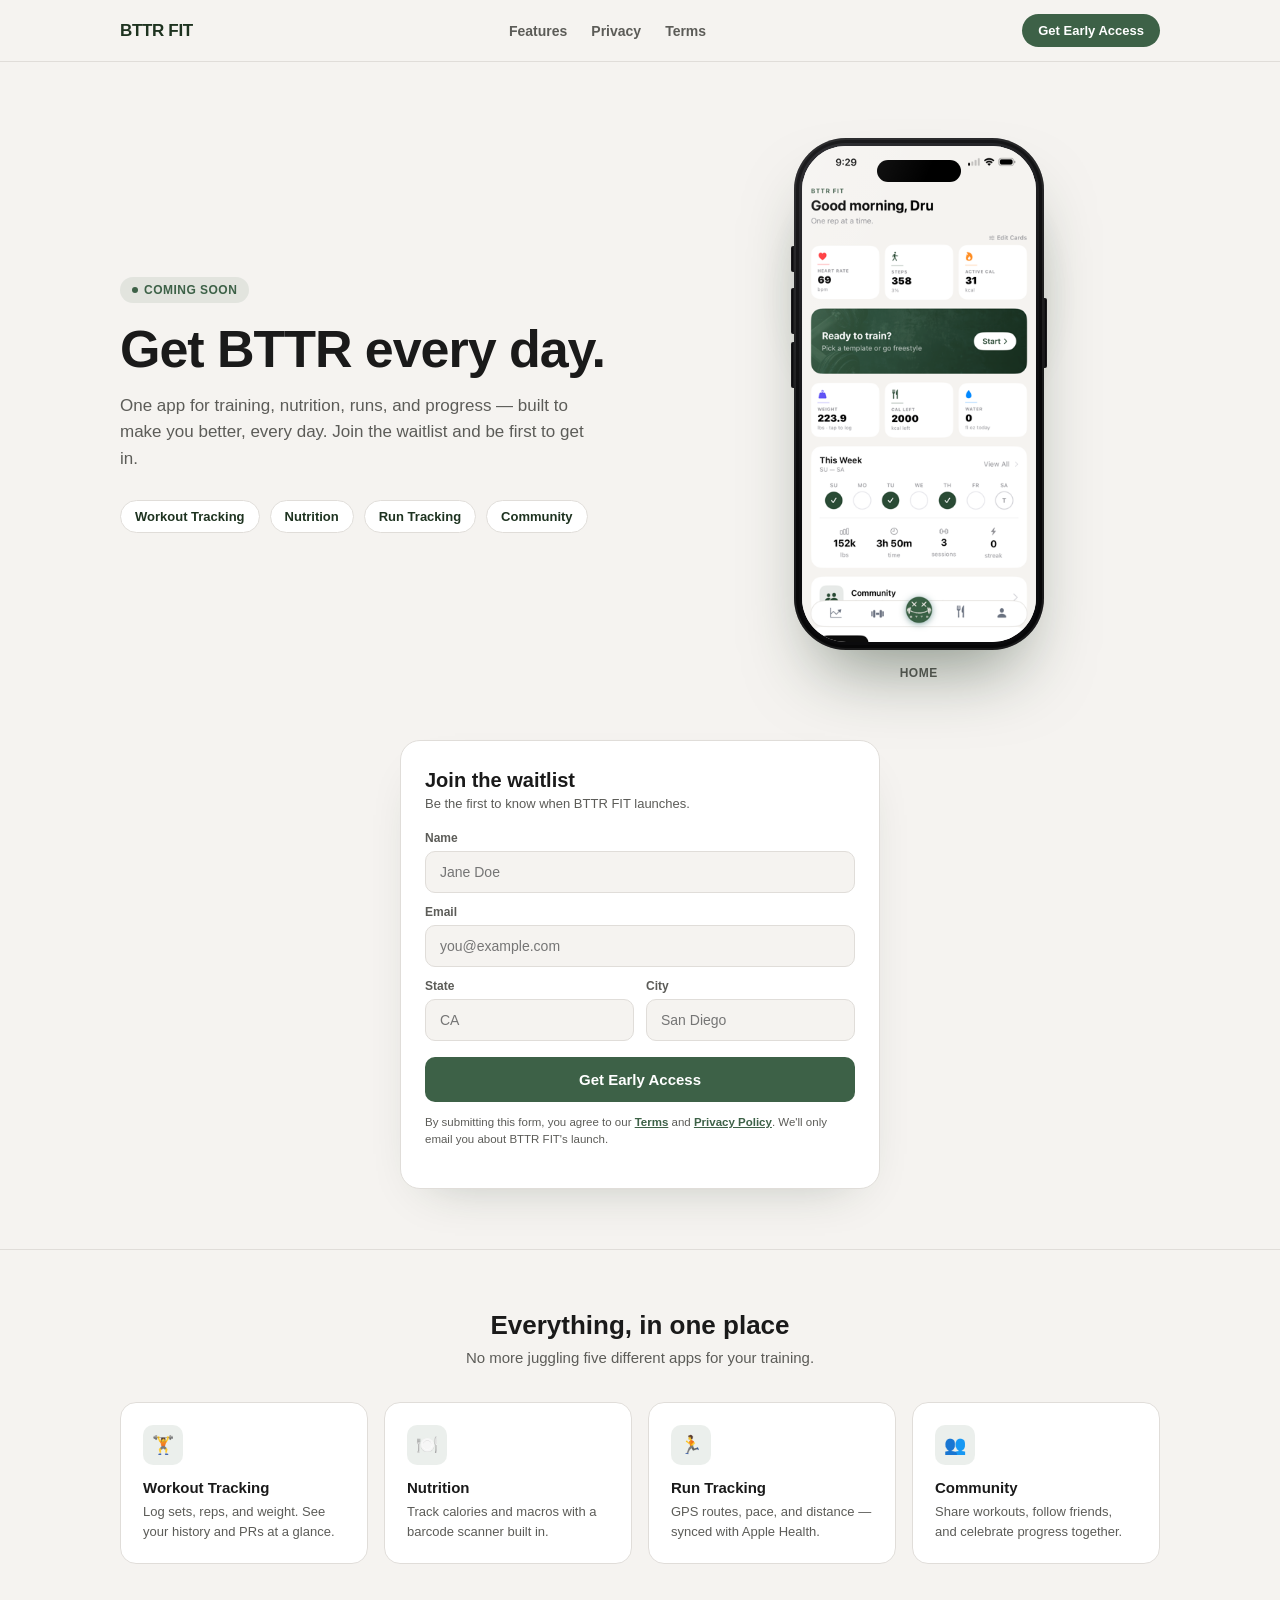
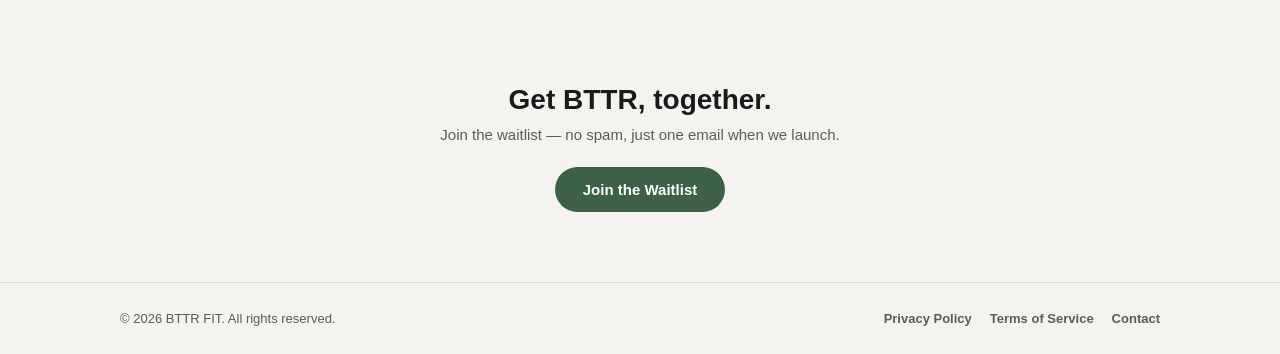
==== index.html @ dc8dda1d "Add realistic iPhone frame, 3D tilt, idle float, and scroll-reveal animations" ====
<!doctype html>
<html lang="en">
<head>
<meta charset="UTF-8">
<meta name="viewport" content="width=device-width, initial-scale=1">
<title>BTTR FIT — Get Early Access</title>
<meta name="description" content="Training, nutrition, and progress in one app. Join the BTTR FIT waitlist.">
<link rel="stylesheet" href="style.css">
</head>
<body>

<nav class="nav">
  <div class="nav-inner">
    <a class="logo" href="#top">BTTR FIT</a>
    <div class="nav-links">
      <a href="#features">Features</a>
      <a href="privacy.html">Privacy</a>
      <a href="terms.html">Terms</a>
    </div>
    <a class="nav-cta" href="#waitlist">Get Early Access</a>
  </div>
</nav>

<header class="hero" id="top">
  <div class="container hero-grid">
    <div>
      <div class="eyebrow hero-in" style="--d:0s"><span class="dot"></span> Coming soon</div>
      <h1 class="headline hero-in" style="--d:0.08s">Get BTTR every day.</h1>
      <p class="tagline hero-in" style="--d:0.16s">One app for training, nutrition, runs, and progress — built to make you better, every day. Join the waitlist and be first to get in.</p>
      <div class="feature-pills hero-in" style="--d:0.24s">
        <span class="pill">Workout Tracking</span>
        <span class="pill">Nutrition</span>
        <span class="pill">Run Tracking</span>
        <span class="pill">Community</span>
      </div>
    </div>

    <div class="phone-stage hero-in" style="--d:0.1s">
      <div class="phone-glow"></div>
      <div class="phone-tilt" id="phone-tilt">
        <div class="phone">
          <div class="phone-btn mute"></div>
          <div class="phone-btn vol-up"></div>
          <div class="phone-btn vol-down"></div>
          <div class="phone-btn power"></div>
          <div class="phone-screen">
            <div class="dynamic-island"></div>
            <img class="phone-shot active" src="assets/screenshots/main.png" alt="BTTR FIT home screen" data-caption="Home">
            <img class="phone-shot" src="assets/screenshots/train.png" alt="BTTR FIT train screen" data-caption="Train">
            <img class="phone-shot" src="assets/screenshots/stats.png" alt="BTTR FIT workout log screen" data-caption="Stats">
            <img class="phone-shot" src="assets/screenshots/fuel.png" alt="BTTR FIT nutrition screen" data-caption="Nutrition">
            <img class="phone-shot" src="assets/screenshots/profile.png" alt="BTTR FIT profile screen" data-caption="Profile">
            <div class="phone-sheen"></div>
          </div>
        </div>
      </div>
      <div class="phone-caption" id="phone-caption">Home</div>
    </div>
  </div>
</header>

<section class="container" id="waitlist" style="padding-bottom: 60px;">
  <div class="waitlist reveal" style="max-width: 480px; margin: 0 auto;">
    <div id="waitlist-form-wrap">
      <h2>Join the waitlist</h2>
      <p class="sub">Be the first to know when BTTR FIT launches.</p>
      <form id="waitlist-form">
        <div class="field">
          <label for="name">Name</label>
          <input type="text" id="name" name="name" placeholder="Jane Doe" required>
        </div>
        <div class="field">
          <label for="email">Email</label>
          <input type="email" id="email" name="email" placeholder="you@example.com" required>
        </div>
        <div class="form-row">
          <div class="field">
            <label for="state">State</label>
            <input type="text" id="state" name="state" placeholder="CA" required>
          </div>
          <div class="field">
            <label for="city">City</label>
            <input type="text" id="city" name="city" placeholder="San Diego" required>
          </div>
        </div>
        <button type="submit" class="submit-btn">Get Early Access</button>
        <p class="form-note">By submitting this form, you agree to our <a href="terms.html">Terms</a> and <a href="privacy.html">Privacy Policy</a>. We'll only email you about BTTR FIT's launch.</p>
      </form>
    </div>
    <div class="success-msg" id="success-msg">
      <div class="check">✅</div>
      <h3>You're on the list!</h3>
      <p>We'll email you the moment BTTR FIT goes live.</p>
    </div>
  </div>
</section>

<section class="features" id="features">
  <div class="container">
    <h2 class="reveal">Everything, in one place</h2>
    <p class="reveal">No more juggling five different apps for your training.</p>
    <div class="feature-grid">
      <div class="feature-card reveal">
        <div class="icon">🏋️</div>
        <h3>Workout Tracking</h3>
        <p>Log sets, reps, and weight. See your history and PRs at a glance.</p>
      </div>
      <div class="feature-card reveal">
        <div class="icon">🍽️</div>
        <h3>Nutrition</h3>
        <p>Track calories and macros with a barcode scanner built in.</p>
      </div>
      <div class="feature-card reveal">
        <div class="icon">🏃</div>
        <h3>Run Tracking</h3>
        <p>GPS routes, pace, and distance — synced with Apple Health.</p>
      </div>
      <div class="feature-card reveal">
        <div class="icon">👥</div>
        <h3>Community</h3>
        <p>Share workouts, follow friends, and celebrate progress together.</p>
      </div>
    </div>
  </div>
</section>

<section class="bottom-cta">
  <div class="container">
    <h2 class="reveal">Get BTTR, together.</h2>
    <p class="reveal">Join the waitlist — no spam, just one email when we launch.</p>
    <a class="btn reveal" href="#waitlist">Join the Waitlist</a>
  </div>
</section>

<footer>
  <div class="container footer-inner">
    <span>&copy; 2026 BTTR FIT. All rights reserved.</span>
    <div class="footer-links">
      <a href="privacy.html">Privacy Policy</a>
      <a href="terms.html">Terms of Service</a>
      <a href="mailto:bttrfitness@gmail.com">Contact</a>
    </div>
  </div>
</footer>

<script>
  // TODO: wire this up to Brevo (or whichever waitlist service) once the
  // account/API key is ready — currently just shows a success state locally
  // and does not actually store or send the submitted info anywhere.
  document.getElementById('waitlist-form').addEventListener('submit', function (e) {
    e.preventDefault();
    document.getElementById('waitlist-form-wrap').style.display = 'none';
    document.getElementById('success-msg').style.display = 'block';
  });

  // Screenshot carousel
  (function () {
    var shots = document.querySelectorAll('.phone-shot');
    var caption = document.getElementById('phone-caption');
    if (!shots.length) return;
    var i = 0;
    setInterval(function () {
      shots[i].classList.remove('active');
      i = (i + 1) % shots.length;
      shots[i].classList.add('active');
      caption.textContent = shots[i].dataset.caption;
    }, 2800);
  })();

  // Mouse-reactive 3D phone tilt (desktop only; ignored on touch)
  (function () {
    var stage = document.querySelector('.phone-stage');
    var tilt = document.getElementById('phone-tilt');
    if (!stage || !tilt || matchMedia('(hover: none)').matches) return;
    stage.addEventListener('mousemove', function (e) {
      var r = stage.getBoundingClientRect();
      var px = (e.clientX - r.left) / r.width - 0.5;
      var py = (e.clientY - r.top) / r.height - 0.5;
      tilt.style.transform = 'rotateY(' + (px * 18) + 'deg) rotateX(' + (py * -18) + 'deg)';
    });
    stage.addEventListener('mouseleave', function () {
      tilt.style.transform = '';
    });
  })();

  // Scroll-triggered reveal animations
  (function () {
    var items = document.querySelectorAll('.reveal');
    if (!items.length) return;
    var io = new IntersectionObserver(function (entries) {
      entries.forEach(function (entry, idx) {
        if (entry.isIntersecting) {
          var siblingIndex = Array.prototype.indexOf.call(entry.target.parentElement.children, entry.target);
          entry.target.style.transitionDelay = (Math.min(siblingIndex, 4) * 0.08) + 's';
          entry.target.classList.add('in-view');
          io.unobserve(entry.target);
        }
      });
    }, { threshold: 0.15 });
    items.forEach(function (el) { io.observe(el); });
  })();

  // Nav shadow on scroll
  (function () {
    var nav = document.querySelector('.nav');
    if (!nav) return;
    window.addEventListener('scroll', function () {
      nav.classList.toggle('scrolled', window.scrollY > 8);
    }, { passive: true });
  })();
</script>

</body>
</html>
---- style.css ----
:root {
  --green: #3D6147;
  --green-dark: #1E3320;
  --cream: #F5F3F0;
  --border: #E0DDD9;
  --text: #1A1A1A;
  --text-sub: #5C5C58;
}

* { box-sizing: border-box; }
html { scroll-behavior: smooth; }
body {
  margin: 0;
  font-family: -apple-system, BlinkMacSystemFont, "Segoe UI", Roboto, Helvetica, Arial, sans-serif;
  background: var(--cream);
  color: var(--text);
}
a { color: inherit; }
img { max-width: 100%; display: block; }

.container {
  max-width: 1080px;
  margin: 0 auto;
  padding: 0 20px;
}

/* Nav */
.nav {
  position: sticky;
  top: 0;
  z-index: 20;
  background: rgba(245, 243, 240, 0.9);
  backdrop-filter: blur(8px);
  border-bottom: 1px solid var(--border);
  transition: box-shadow 0.25s ease, background 0.25s ease;
}
.nav.scrolled {
  background: rgba(245, 243, 240, 0.97);
  box-shadow: 0 8px 24px -18px rgba(30, 51, 32, 0.5);
}
.nav-inner {
  display: flex;
  align-items: center;
  justify-content: space-between;
  gap: 12px;
  padding: 14px 20px;
  max-width: 1080px;
  margin: 0 auto;
}
.logo {
  font-weight: 900;
  font-size: 17px;
  letter-spacing: -0.02em;
  text-decoration: none;
  color: var(--green-dark);
  white-space: nowrap;
  flex-shrink: 0;
}
.nav-links {
  display: none;
  gap: 24px;
  font-size: 14px;
  font-weight: 600;
}
.nav-links a { text-decoration: none; color: var(--text-sub); white-space: nowrap; }
.nav-links a:hover { color: var(--green-dark); }
@media (min-width: 720px) {
  .nav-links { display: flex; }
}
.nav-cta {
  background: var(--green);
  color: #fff !important;
  padding: 9px 16px;
  border-radius: 999px;
  text-decoration: none;
  white-space: nowrap;
  flex-shrink: 0;
  font-size: 13px;
  font-weight: 700;
}

/* Hero */
.hero {
  padding: 56px 0 40px;
}
.hero-grid {
  display: grid;
  grid-template-columns: 1fr;
  gap: 40px;
  align-items: center;
}
@media (min-width: 860px) {
  .hero-grid { grid-template-columns: 1.05fr 0.95fr; gap: 24px; }
}

/* Hero entrance */
.hero-in {
  opacity: 0;
  transform: translateY(18px);
  animation: heroIn 0.7s cubic-bezier(0.16, 1, 0.3, 1) forwards;
  animation-delay: var(--d, 0s);
}
@keyframes heroIn {
  to { opacity: 1; transform: translateY(0); }
}
@media (prefers-reduced-motion: reduce) {
  .hero-in { animation: none; opacity: 1; transform: none; }
}

.eyebrow {
  display: inline-flex;
  align-items: center;
  gap: 6px;
  font-size: 12px;
  font-weight: 700;
  letter-spacing: 0.04em;
  text-transform: uppercase;
  color: var(--green);
  background: rgba(61, 97, 71, 0.1);
  padding: 6px 12px;
  border-radius: 999px;
  margin-bottom: 18px;
}
.dot {
  width: 6px; height: 6px;
  border-radius: 50%;
  background: var(--green);
}

h1.headline {
  font-size: 40px;
  line-height: 1.08;
  font-weight: 900;
  letter-spacing: -0.02em;
  margin: 0 0 16px;
}
@media (min-width: 640px) {
  h1.headline { font-size: 52px; }
}

.tagline {
  font-size: 17px;
  color: var(--text-sub);
  max-width: 480px;
  margin: 0 0 28px;
  line-height: 1.55;
}

.feature-pills {
  display: flex;
  flex-wrap: wrap;
  gap: 10px;
  margin-bottom: 8px;
}
.pill {
  font-size: 13px;
  font-weight: 600;
  color: var(--green-dark);
  background: #fff;
  border: 1px solid var(--border);
  padding: 8px 14px;
  border-radius: 999px;
}

/* Phone mockup */
.phone-stage {
  position: relative;
  display: flex;
  flex-direction: column;
  align-items: center;
  padding: 20px 0;
  perspective: 1200px;
}
.phone-glow {
  position: absolute;
  width: 320px;
  height: 320px;
  background: radial-gradient(circle, rgba(61,97,71,0.18), transparent 70%);
  filter: blur(10px);
  z-index: 0;
}
.phone-tilt {
  transform-style: preserve-3d;
  transition: transform 0.25s ease-out;
  animation: phoneFloat 5s ease-in-out infinite;
}
@keyframes phoneFloat {
  0%, 100% { translate: 0 0; }
  50% { translate: 0 -10px; }
}
@media (prefers-reduced-motion: reduce) {
  .phone-tilt { animation: none; }
}
.phone {
  position: relative;
  z-index: 1;
  width: 250px;
  height: 512px;
  background: linear-gradient(150deg, #303034, #0b0b0d 60%);
  border-radius: 52px;
  padding: 8px;
  box-shadow:
    0 40px 70px -25px rgba(30, 51, 32, 0.5),
    inset 0 0 0 2px rgba(255, 255, 255, 0.08),
    inset 0 0 0 5px rgba(0, 0, 0, 0.4);
}
.phone-btn {
  position: absolute;
  background: #0b0b0d;
  box-shadow: inset 0 0 0 1px rgba(255,255,255,0.06);
}
.phone-btn.mute { left: -3px; top: 108px; width: 3px; height: 26px; border-radius: 2px 0 0 2px; }
.phone-btn.vol-up { left: -3px; top: 150px; width: 3px; height: 46px; border-radius: 2px 0 0 2px; }
.phone-btn.vol-down { left: -3px; top: 204px; width: 3px; height: 46px; border-radius: 2px 0 0 2px; }
.phone-btn.power { right: -3px; top: 160px; width: 3px; height: 70px; border-radius: 0 2px 2px 0; }
.phone-screen {
  position: relative;
  width: 100%;
  height: 100%;
  border-radius: 44px;
  background: linear-gradient(160deg, #fff, var(--cream));
  overflow: hidden;
}
.dynamic-island {
  position: absolute;
  top: 14px;
  left: 50%;
  transform: translateX(-50%);
  width: 84px;
  height: 22px;
  background: #000;
  border-radius: 999px;
  z-index: 5;
}
.phone-shot {
  position: absolute;
  inset: 0;
  width: 100%;
  height: 100%;
  object-fit: cover;
  object-position: top center;
  opacity: 0;
  transform: scale(1.03);
  transition: opacity 0.7s ease, transform 1.8s ease;
}
.phone-shot.active {
  opacity: 1;
  transform: scale(1);
}
.phone-sheen {
  position: absolute;
  inset: 0;
  background: linear-gradient(115deg, rgba(255,255,255,0.16) 0%, rgba(255,255,255,0) 30%);
  pointer-events: none;
  z-index: 6;
}
.phone-caption {
  margin-top: 16px;
  text-align: center;
  font-size: 12px;
  font-weight: 700;
  letter-spacing: 0.04em;
  text-transform: uppercase;
  color: var(--text-sub);
}

/* Scroll reveal */
.reveal {
  opacity: 0;
  transform: translateY(28px);
  transition: opacity 0.7s cubic-bezier(0.16, 1, 0.3, 1), transform 0.7s cubic-bezier(0.16, 1, 0.3, 1);
}
.reveal.in-view {
  opacity: 1;
  transform: translateY(0);
}
@media (prefers-reduced-motion: reduce) {
  .reveal { opacity: 1; transform: none; transition: none; }
}

/* Waitlist card */
.waitlist {
  background: #fff;
  border: 1px solid var(--border);
  border-radius: 20px;
  padding: 28px 24px;
  box-shadow: 0 20px 50px -30px rgba(30, 51, 32, 0.3);
}
.waitlist h2 {
  font-size: 20px;
  font-weight: 800;
  margin: 0 0 4px;
}
.waitlist p.sub {
  font-size: 13px;
  color: var(--text-sub);
  margin: 0 0 20px;
}
.form-row {
  display: grid;
  grid-template-columns: 1fr 1fr;
  gap: 12px;
}
.field {
  margin-bottom: 12px;
}
.field label {
  display: block;
  font-size: 12px;
  font-weight: 700;
  color: var(--text-sub);
  margin-bottom: 6px;
}
.field input {
  width: 100%;
  padding: 12px 14px;
  border-radius: 10px;
  border: 1px solid var(--border);
  background: var(--cream);
  font-size: 14px;
  font-family: inherit;
  color: var(--text);
}
.field input:focus {
  outline: none;
  border-color: var(--green);
  background: #fff;
}
.submit-btn {
  width: 100%;
  padding: 14px;
  border: none;
  border-radius: 10px;
  background: var(--green);
  color: #fff;
  font-size: 15px;
  font-weight: 800;
  cursor: pointer;
  margin-top: 4px;
}
.submit-btn:hover { background: var(--green-dark); }
.form-note {
  font-size: 11.5px;
  color: var(--text-sub);
  margin-top: 12px;
  line-height: 1.5;
}
.form-note a { color: var(--green); font-weight: 600; }
.success-msg {
  display: none;
  text-align: center;
  padding: 20px 0;
}
.success-msg .check {
  font-size: 32px;
  margin-bottom: 8px;
}
.success-msg h3 { margin: 0 0 4px; font-size: 17px; }
.success-msg p { font-size: 13px; color: var(--text-sub); margin: 0; }

/* Features section */
.features {
  padding: 60px 0;
  border-top: 1px solid var(--border);
}
.features h2 {
  font-size: 26px;
  font-weight: 900;
  text-align: center;
  margin: 0 0 8px;
}
.features > .container > p {
  text-align: center;
  color: var(--text-sub);
  font-size: 15px;
  margin: 0 0 36px;
}
.feature-grid {
  display: grid;
  grid-template-columns: 1fr;
  gap: 16px;
}
@media (min-width: 640px) {
  .feature-grid { grid-template-columns: repeat(2, 1fr); }
}
@media (min-width: 960px) {
  .feature-grid { grid-template-columns: repeat(4, 1fr); }
}
.feature-card {
  background: #fff;
  border: 1px solid var(--border);
  border-radius: 16px;
  padding: 22px;
  transition: transform 0.25s ease, box-shadow 0.25s ease;
}
.feature-card:hover {
  transform: translateY(-4px);
  box-shadow: 0 20px 40px -28px rgba(30, 51, 32, 0.4);
}
.feature-card .icon {
  width: 40px; height: 40px;
  border-radius: 10px;
  background: rgba(61, 97, 71, 0.1);
  display: flex;
  align-items: center;
  justify-content: center;
  font-size: 18px;
  margin-bottom: 14px;
}
.feature-card h3 {
  font-size: 15px;
  font-weight: 800;
  margin: 0 0 6px;
}
.feature-card p {
  font-size: 13px;
  color: var(--text-sub);
  margin: 0;
  line-height: 1.5;
}

/* Bottom CTA */
.bottom-cta {
  padding: 60px 0 70px;
  text-align: center;
}
.bottom-cta h2 {
  font-size: 28px;
  font-weight: 900;
  margin: 0 0 10px;
}
.bottom-cta p {
  color: var(--text-sub);
  font-size: 15px;
  margin: 0 0 24px;
}
.bottom-cta a.btn {
  display: inline-block;
  background: var(--green);
  color: #fff;
  text-decoration: none;
  font-weight: 800;
  font-size: 15px;
  padding: 14px 28px;
  border-radius: 999px;
  transition: transform 0.2s ease, background 0.2s ease;
}
.bottom-cta a.btn:hover {
  background: var(--green-dark);
  transform: translateY(-2px);
}

/* Footer */
footer {
  border-top: 1px solid var(--border);
  padding: 28px 0;
}
.footer-inner {
  display: flex;
  flex-direction: column;
  gap: 12px;
  font-size: 13px;
  color: var(--text-sub);
}
@media (min-width: 640px) {
  .footer-inner { flex-direction: row; justify-content: space-between; align-items: center; }
}
.footer-links {
  display: flex;
  gap: 18px;
}
.footer-links a { text-decoration: none; color: var(--text-sub); font-weight: 600; }
.footer-links a:hover { color: var(--green-dark); }

/* Legal pages reuse */
.legal-wrap {
  max-width: 720px;
  margin: 0 auto;
  padding: 40px 20px 80px;
}
.legal-wrap h1 {
  font-size: 28px;
  font-weight: 900;
  margin: 0 0 4px;
}
.legal-wrap .updated {
  font-size: 13px;
  color: var(--text-sub);
  margin: 0 0 20px;
}
.legal-wrap hr {
  border: none;
  border-top: 1px solid var(--border);
  margin: 0 0 28px;
}
.legal-wrap h2 {
  font-size: 16px;
  font-weight: 700;
  margin: 28px 0 8px;
}
.legal-wrap p, .legal-wrap li {
  font-size: 15px;
  color: var(--text-sub);
}
.legal-wrap ul, .legal-wrap ol { padding-left: 22px; }
.legal-wrap .back { display: inline-block; margin-top: 40px; font-size: 14px; font-weight: 600; text-decoration: none; color: var(--green); }
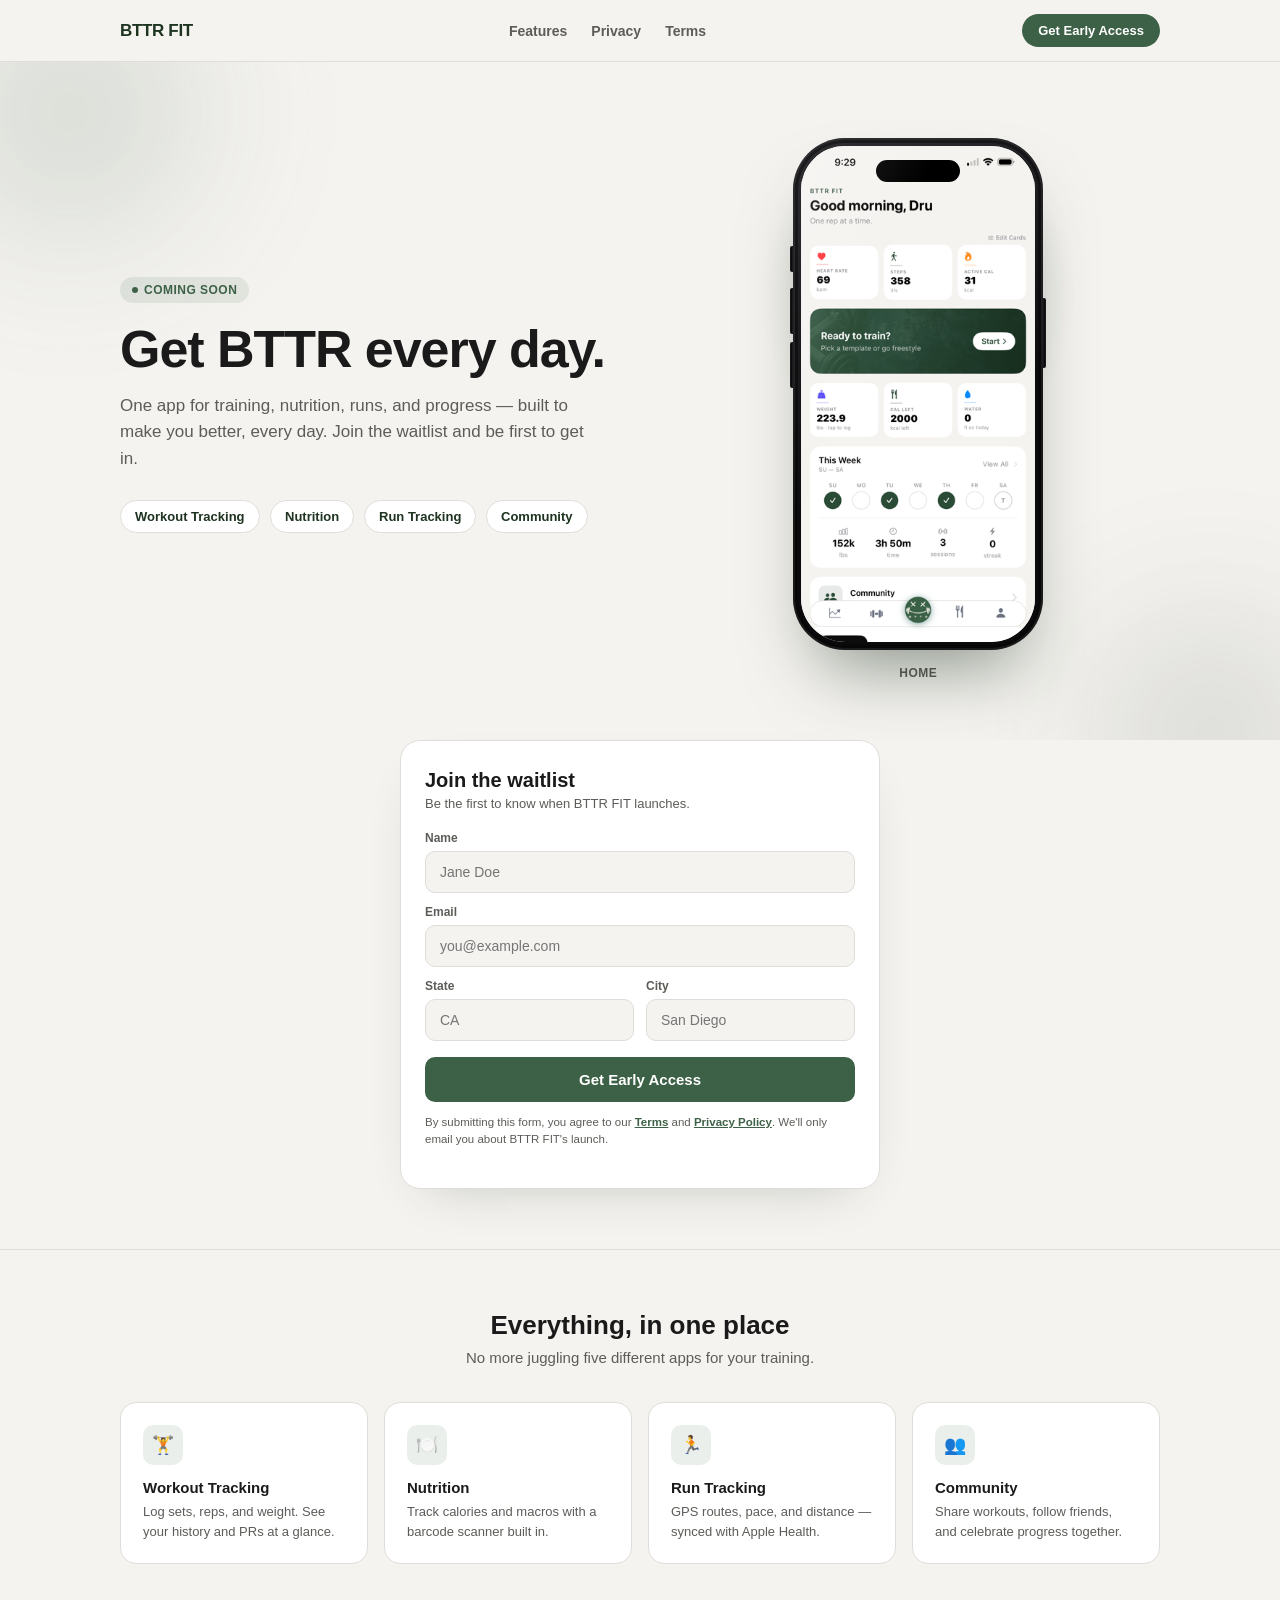
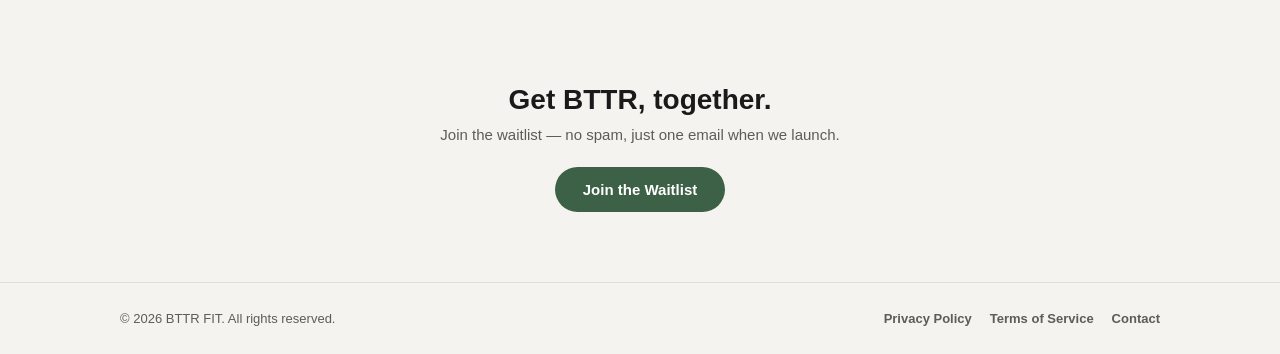
==== commit a5f1f5fc: "Bolder Jitter-style motion: spring/overshoot easing, floating blobs, bouncy pill stagger, pulsing CT" ====
--- a/index.html
+++ b/index.html
@@ -22,6 +22,8 @@
 </nav>
 
 <header class="hero" id="top">
+  <div class="blob blob-a"></div>
+  <div class="blob blob-b"></div>
   <div class="container hero-grid">
     <div>
       <div class="eyebrow hero-in" style="--d:0s"><span class="dot"></span> Coming soon</div>
--- a/style.css
+++ b/style.css
@@ -77,13 +77,18 @@
   flex-shrink: 0;
   font-size: 13px;
   font-weight: 700;
+  transition: transform 0.15s ease;
 }
 
 /* Hero */
 .hero {
+  position: relative;
   padding: 56px 0 40px;
+  overflow: hidden;
 }
 .hero-grid {
+  position: relative;
+  z-index: 1;
   display: grid;
   grid-template-columns: 1fr;
   gap: 40px;
@@ -93,15 +98,49 @@
   .hero-grid { grid-template-columns: 1.05fr 0.95fr; gap: 24px; }
 }
 
-/* Hero entrance */
+/* Floating background blobs — Jitter-style ambient motion */
+.blob {
+  position: absolute;
+  border-radius: 50%;
+  filter: blur(60px);
+  z-index: 0;
+  opacity: 0.55;
+  pointer-events: none;
+}
+.blob-a {
+  width: 420px; height: 420px;
+  top: -160px; left: -140px;
+  background: radial-gradient(circle, rgba(61,97,71,0.35), transparent 70%);
+  animation: blobDrift1 14s ease-in-out infinite;
+}
+.blob-b {
+  width: 380px; height: 380px;
+  bottom: -180px; right: -120px;
+  background: radial-gradient(circle, rgba(30,51,32,0.28), transparent 70%);
+  animation: blobDrift2 18s ease-in-out infinite;
+}
+@keyframes blobDrift1 {
+  0%, 100% { transform: translate(0, 0) scale(1); }
+  50% { transform: translate(50px, 40px) scale(1.15); }
+}
+@keyframes blobDrift2 {
+  0%, 100% { transform: translate(0, 0) scale(1); }
+  50% { transform: translate(-40px, -30px) scale(1.1); }
+}
+@media (prefers-reduced-motion: reduce) {
+  .blob-a, .blob-b { animation: none; }
+}
+
+/* Hero entrance — spring/overshoot, Jitter-style */
 .hero-in {
   opacity: 0;
-  transform: translateY(18px);
-  animation: heroIn 0.7s cubic-bezier(0.16, 1, 0.3, 1) forwards;
+  transform: translateY(36px) scale(0.94);
+  animation: heroIn 0.85s cubic-bezier(0.34, 1.56, 0.64, 1) forwards;
   animation-delay: var(--d, 0s);
 }
 @keyframes heroIn {
-  to { opacity: 1; transform: translateY(0); }
+  60% { opacity: 1; }
+  to { opacity: 1; transform: translateY(0) scale(1); }
 }
 @media (prefers-reduced-motion: reduce) {
   .hero-in { animation: none; opacity: 1; transform: none; }
@@ -125,6 +164,14 @@
   width: 6px; height: 6px;
   border-radius: 50%;
   background: var(--green);
+  animation: dotPulse 1.8s ease-in-out infinite;
+}
+@keyframes dotPulse {
+  0%, 100% { transform: scale(1); opacity: 1; box-shadow: 0 0 0 0 rgba(61,97,71,0.5); }
+  50% { transform: scale(1.3); opacity: 0.7; box-shadow: 0 0 0 5px rgba(61,97,71,0); }
+}
+@media (prefers-reduced-motion: reduce) {
+  .dot { animation: none; }
 }
 
 h1.headline {
@@ -160,6 +207,25 @@
   border: 1px solid var(--border);
   padding: 8px 14px;
   border-radius: 999px;
+  opacity: 0;
+  transform: translateY(14px) scale(0.85);
+  animation: pillPop 0.6s cubic-bezier(0.34, 1.56, 0.64, 1) forwards;
+  transition: transform 0.2s ease, box-shadow 0.2s ease;
+}
+.pill:hover {
+  transform: translateY(-3px) scale(1.04);
+  box-shadow: 0 10px 20px -14px rgba(30, 51, 32, 0.5);
+}
+.feature-pills.hero-in .pill:nth-child(1) { animation-delay: 1.05s; }
+.feature-pills.hero-in .pill:nth-child(2) { animation-delay: 1.15s; }
+.feature-pills.hero-in .pill:nth-child(3) { animation-delay: 1.25s; }
+.feature-pills.hero-in .pill:nth-child(4) { animation-delay: 1.35s; }
+@keyframes pillPop {
+  60% { opacity: 1; }
+  to { opacity: 1; transform: translateY(0) scale(1); }
+}
+@media (prefers-reduced-motion: reduce) {
+  .pill { animation: none; opacity: 1; transform: none; }
 }
 
 /* Phone mockup */
@@ -181,12 +247,13 @@
 }
 .phone-tilt {
   transform-style: preserve-3d;
-  transition: transform 0.25s ease-out;
-  animation: phoneFloat 5s ease-in-out infinite;
+  transition: transform 0.2s ease-out;
+  animation: phoneFloat 4.5s ease-in-out infinite;
+  animation-delay: 1s;
 }
 @keyframes phoneFloat {
-  0%, 100% { translate: 0 0; }
-  50% { translate: 0 -10px; }
+  0%, 100% { translate: 0 0; rotate: -2deg; }
+  50% { translate: 0 -18px; rotate: 2deg; }
 }
 @media (prefers-reduced-motion: reduce) {
   .phone-tilt { animation: none; }
@@ -264,15 +331,15 @@
   color: var(--text-sub);
 }
 
-/* Scroll reveal */
+/* Scroll reveal — spring bounce */
 .reveal {
   opacity: 0;
-  transform: translateY(28px);
-  transition: opacity 0.7s cubic-bezier(0.16, 1, 0.3, 1), transform 0.7s cubic-bezier(0.16, 1, 0.3, 1);
+  transform: translateY(40px) scale(0.92);
+  transition: opacity 0.6s cubic-bezier(0.34, 1.56, 0.64, 1), transform 0.6s cubic-bezier(0.34, 1.56, 0.64, 1);
 }
 .reveal.in-view {
   opacity: 1;
-  transform: translateY(0);
+  transform: translateY(0) scale(1);
 }
 @media (prefers-reduced-motion: reduce) {
   .reveal { opacity: 1; transform: none; transition: none; }
@@ -447,7 +514,18 @@
 }
 .bottom-cta a.btn:hover {
   background: var(--green-dark);
-  transform: translateY(-2px);
+  transform: translateY(-2px) scale(1.04);
+}
+.nav-cta {
+  animation: ctaPulse 3.2s ease-in-out infinite;
+}
+.nav-cta:hover { animation-play-state: paused; }
+@keyframes ctaPulse {
+  0%, 100% { box-shadow: 0 0 0 0 rgba(61, 97, 71, 0.35); }
+  50% { box-shadow: 0 0 0 8px rgba(61, 97, 71, 0); }
+}
+@media (prefers-reduced-motion: reduce) {
+  .nav-cta { animation: none; }
 }
 
 /* Footer */
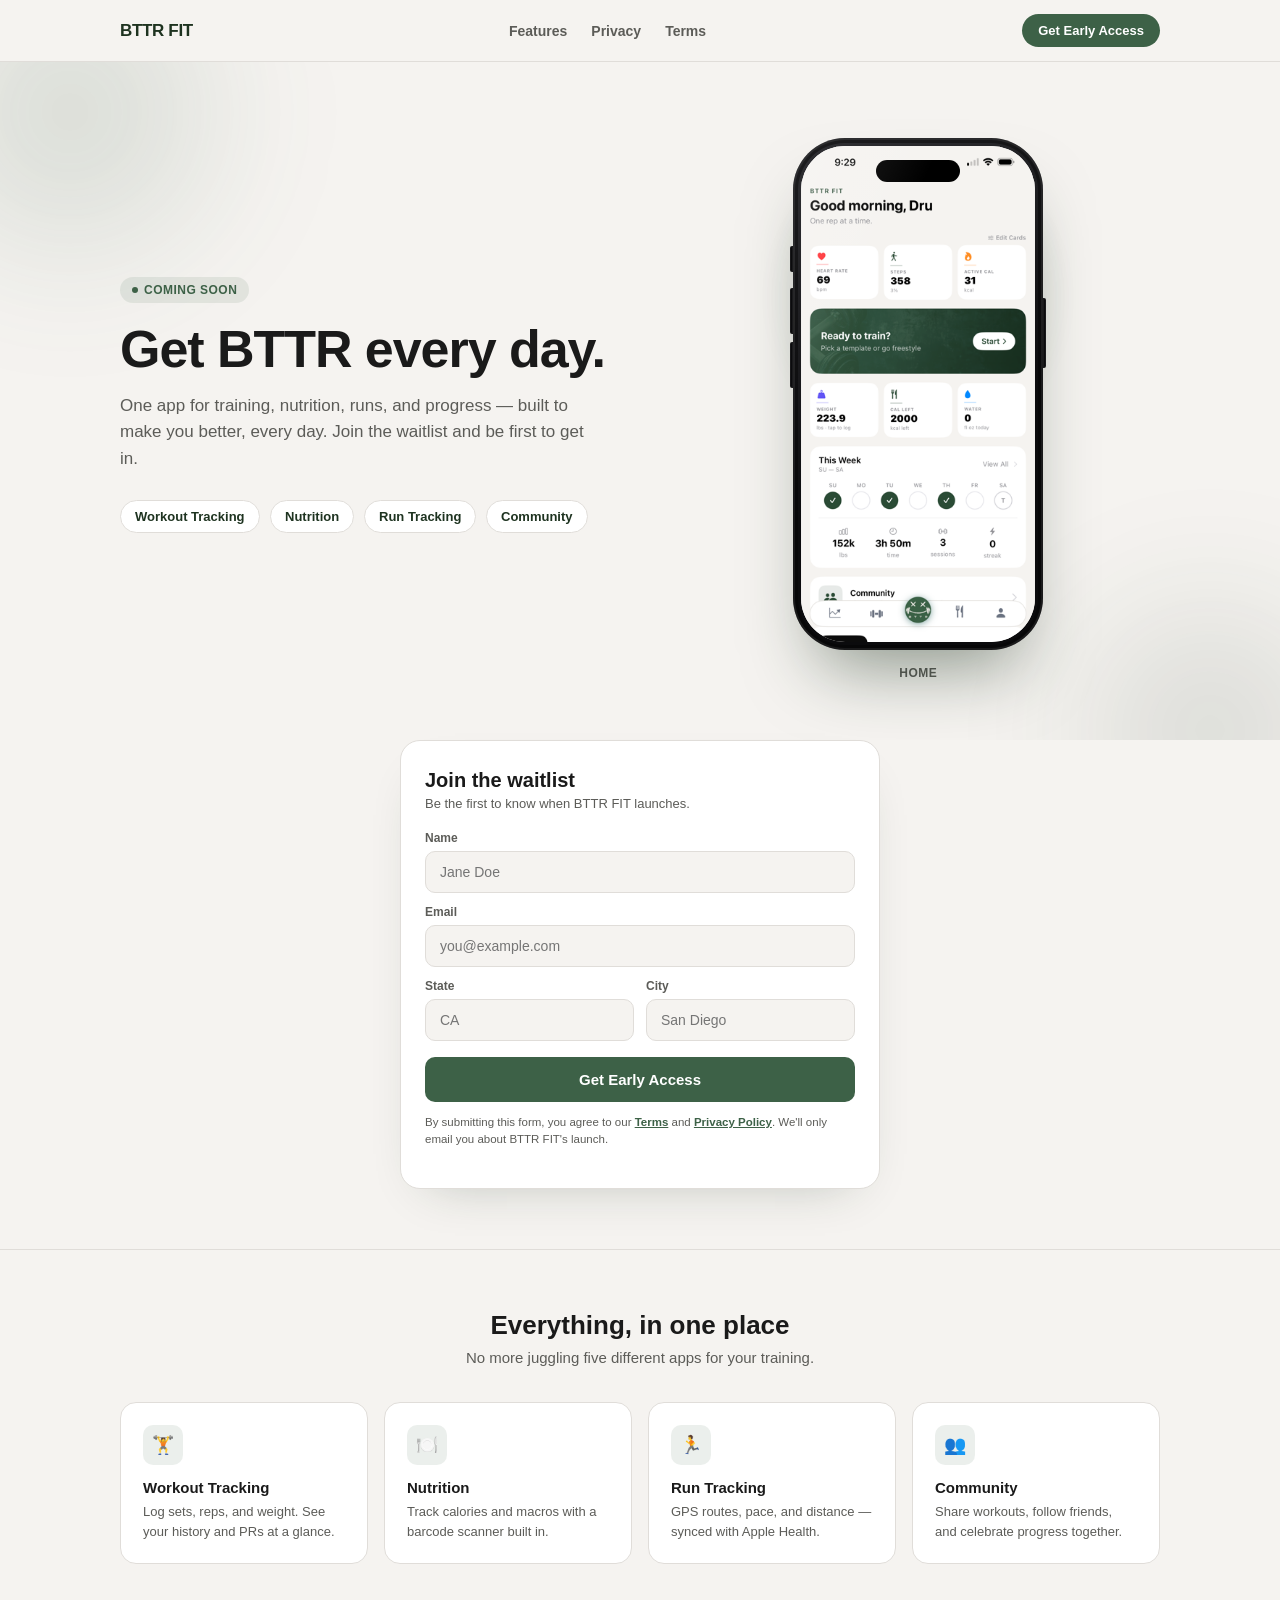
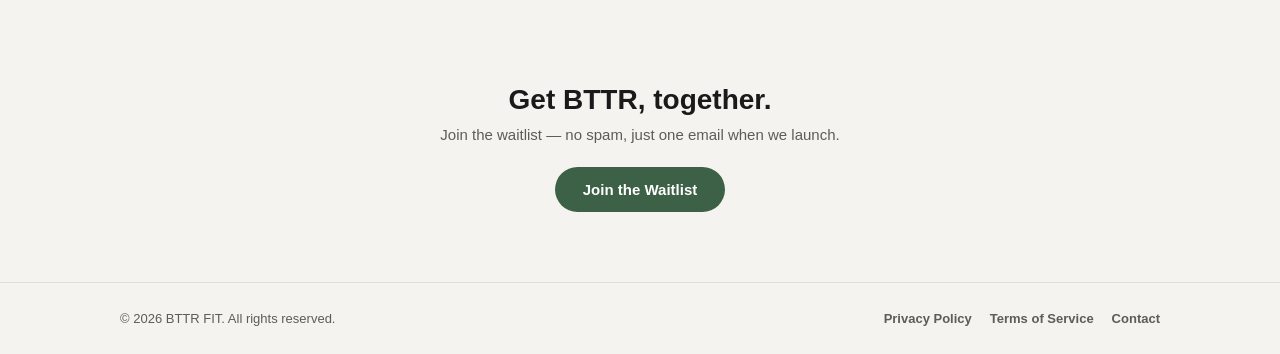
==== commit 46103265: "Wire waitlist form to Google Apps Script, appends signups to a Sheet Co-Authored-By: Claude Sonnet 5" ====
--- a/index.html
+++ b/index.html
@@ -146,11 +146,30 @@
 </footer>
 
 <script>
-  // TODO: wire this up to Brevo (or whichever waitlist service) once the
-  // account/API key is ready — currently just shows a success state locally
-  // and does not actually store or send the submitted info anywhere.
+  // Submits to a Google Apps Script Web App bound to the "BTTR FIT Waitlist"
+  // Google Sheet, which appends a row per signup. mode: 'no-cors' means we
+  // can't read the response (Apps Script doesn't send CORS headers), so this
+  // fires the request and shows success optimistically rather than waiting
+  // to confirm — acceptable for a low-stakes waitlist form.
+  var WAITLIST_ENDPOINT = 'https://script.google.com/macros/s/AKfycbwJiulC9-AcrTNN9ndL5i56GDPdtlouw3-GQHz1hfKwZpN7p5EOBmAqSIK_HhpVAK7D/exec';
+  var WAITLIST_TOKEN = '06d2058a8aa87d88c642ef6acbf25511';
+
   document.getElementById('waitlist-form').addEventListener('submit', function (e) {
     e.preventDefault();
+    var form = e.target;
+    var body = new URLSearchParams({
+      name: form.name.value,
+      email: form.email.value,
+      state: form.state.value,
+      city: form.city.value,
+      token: WAITLIST_TOKEN
+    });
+    fetch(WAITLIST_ENDPOINT, {
+      method: 'POST',
+      mode: 'no-cors',
+      headers: { 'Content-Type': 'application/x-www-form-urlencoded' },
+      body: body.toString()
+    }).catch(function () { /* opaque no-cors response either way; ignore network errors */ });
     document.getElementById('waitlist-form-wrap').style.display = 'none';
     document.getElementById('success-msg').style.display = 'block';
   });
--- a/style.css
+++ b/style.css
@@ -248,15 +248,6 @@
 .phone-tilt {
   transform-style: preserve-3d;
   transition: transform 0.2s ease-out;
-  animation: phoneFloat 4.5s ease-in-out infinite;
-  animation-delay: 1s;
-}
-@keyframes phoneFloat {
-  0%, 100% { translate: 0 0; rotate: -2deg; }
-  50% { translate: 0 -18px; rotate: 2deg; }
-}
-@media (prefers-reduced-motion: reduce) {
-  .phone-tilt { animation: none; }
 }
 .phone {
   position: relative;
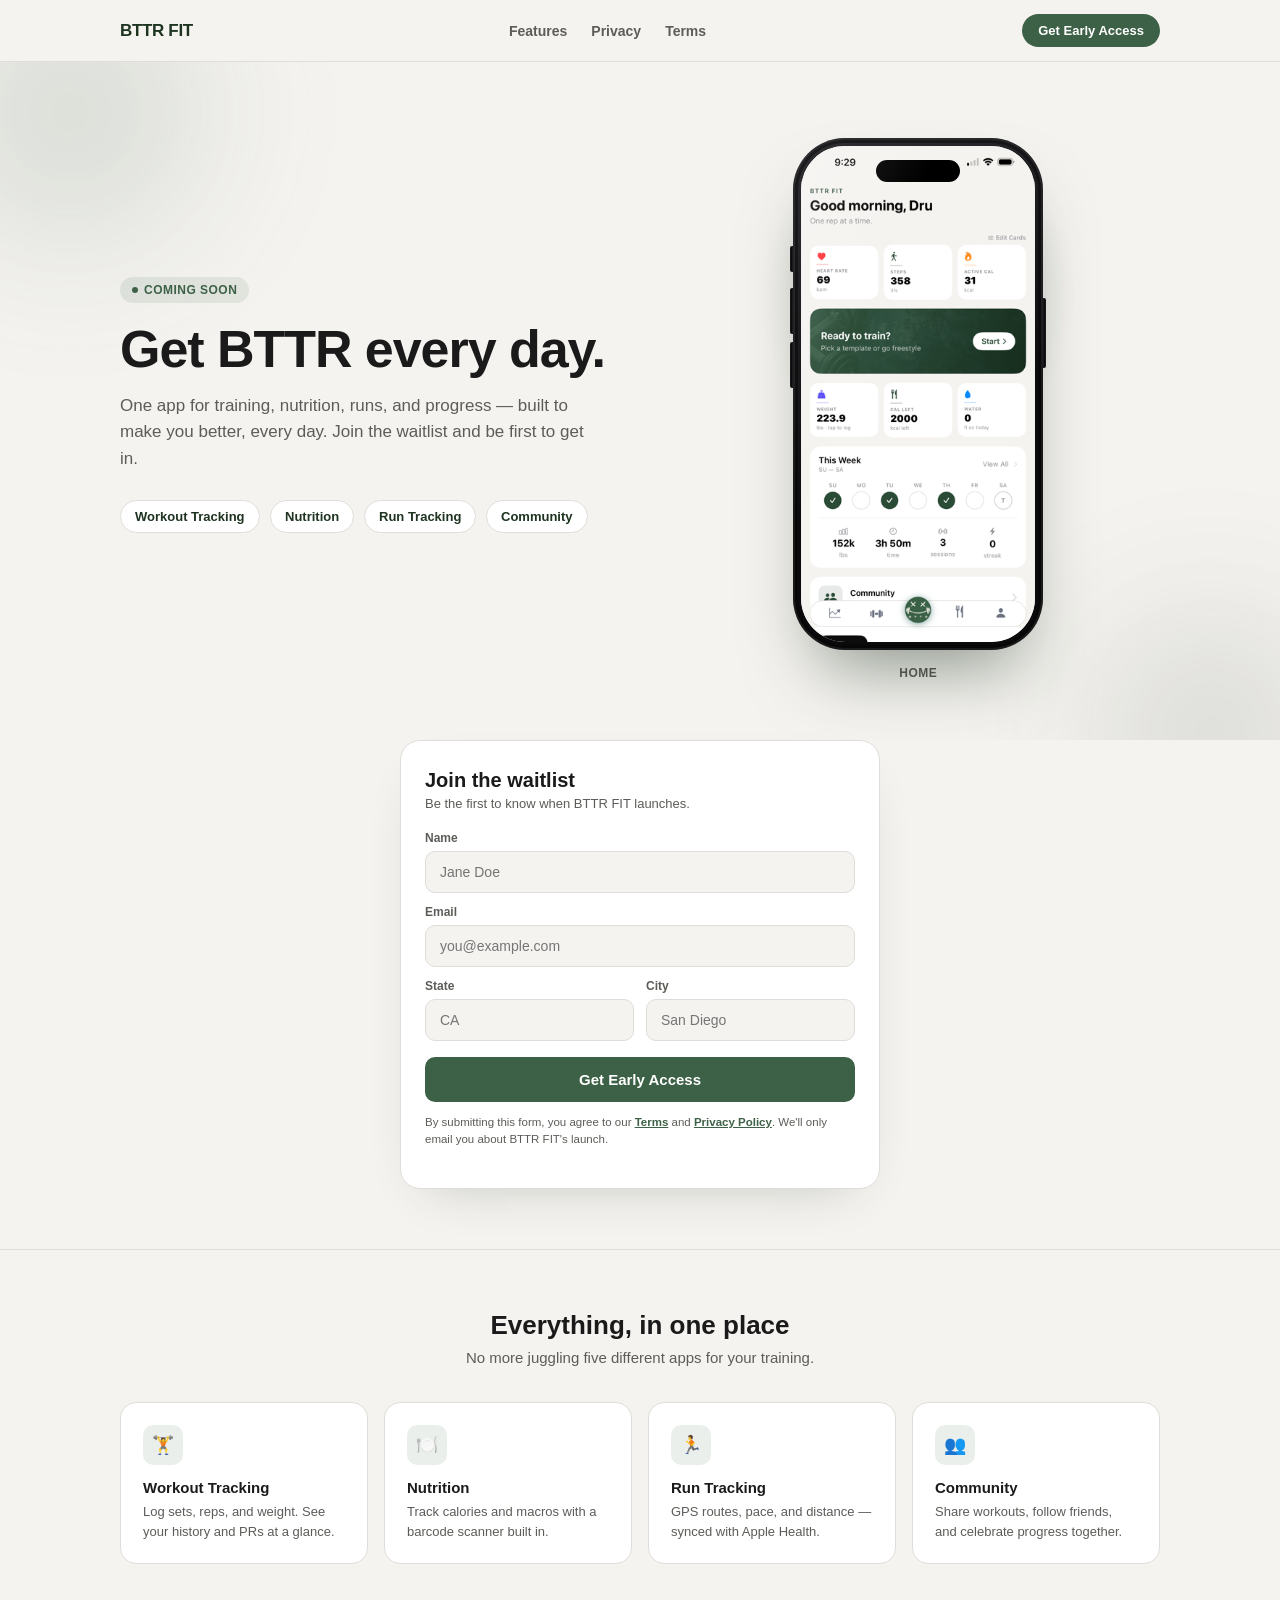
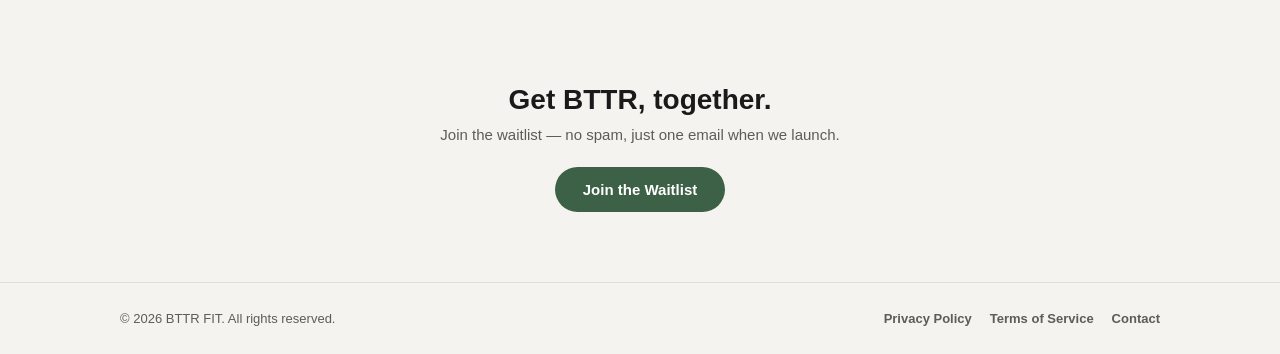
==== commit d32fc417: "Add "Join our Discord" buttons (hidden until DISCORD_URL is set) Two placements: next to "Join the W" ====
--- a/index.html
+++ b/index.html
@@ -93,6 +93,7 @@
       <div class="check">✅</div>
       <h3>You're on the list!</h3>
       <p>We'll email you the moment BTTR FIT goes live.</p>
+      <a class="discord-link" data-discord href="#" target="_blank" rel="noopener noreferrer" hidden><svg class="discord-icon" viewBox="0 0 24 24" aria-hidden="true" focusable="false"><path fill="currentColor" d="M20.317 4.3698a19.7913 19.7913 0 00-4.8851-1.5152.0741.0741 0 00-.0785.0371c-.211.3753-.4447.8648-.6083 1.2495-1.8447-.2762-3.68-.2762-5.4868 0-.1636-.3933-.4058-.8742-.6177-1.2495a.077.077 0 00-.0785-.037 19.7363 19.7363 0 00-4.8852 1.515.0699.0699 0 00-.0321.0277C.5334 9.0458-.319 13.5799.0992 18.0578a.0824.0824 0 00.0312.0561c2.0528 1.5076 4.0413 2.4228 5.9929 3.0294a.0777.0777 0 00.0842-.0276c.4616-.6304.8731-1.2952 1.226-1.9942a.076.076 0 00-.0416-.1057c-.6528-.2476-1.2743-.5495-1.8722-.8923a.077.077 0 01-.0076-.1277c.1258-.0943.2517-.1923.3718-.2914a.0743.0743 0 01.0776-.0105c3.9278 1.7933 8.18 1.7933 12.0614 0a.0739.0739 0 01.0785.0095c.1202.099.246.1981.3728.2924a.077.077 0 01-.0066.1276 12.2986 12.2986 0 01-1.873.8914.0766.0766 0 00-.0407.1067c.3604.698.7719 1.3628 1.225 1.9932a.076.076 0 00.0842.0286c1.961-.6067 3.9495-1.5219 6.0023-3.0294a.077.077 0 00.0313-.0552c.5004-5.177-.8382-9.6739-3.5485-13.6604a.061.061 0 00-.0312-.0286zM8.02 15.3312c-1.1825 0-2.1569-1.0857-2.1569-2.419 0-1.3332.9555-2.4189 2.157-2.4189 1.2108 0 2.1757 1.0952 2.1568 2.419 0 1.3332-.9555 2.4189-2.1569 2.4189zm7.9748 0c-1.1825 0-2.1569-1.0857-2.1569-2.419 0-1.3332.9554-2.4189 2.1569-2.4189 1.2108 0 2.1757 1.0952 2.1568 2.419 0 1.3332-.946 2.4189-2.1568 2.4189Z"/></svg>Join our Discord while you wait</a>
     </div>
   </div>
 </section>
@@ -130,7 +131,10 @@
   <div class="container">
     <h2 class="reveal">Get BTTR, together.</h2>
     <p class="reveal">Join the waitlist — no spam, just one email when we launch.</p>
-    <a class="btn reveal" href="#waitlist">Join the Waitlist</a>
+    <div class="cta-row reveal">
+      <a class="btn" href="#waitlist">Join the Waitlist</a>
+      <a class="btn btn-discord" data-discord href="#" target="_blank" rel="noopener noreferrer" hidden><svg class="discord-icon" viewBox="0 0 24 24" aria-hidden="true" focusable="false"><path fill="currentColor" d="M20.317 4.3698a19.7913 19.7913 0 00-4.8851-1.5152.0741.0741 0 00-.0785.0371c-.211.3753-.4447.8648-.6083 1.2495-1.8447-.2762-3.68-.2762-5.4868 0-.1636-.3933-.4058-.8742-.6177-1.2495a.077.077 0 00-.0785-.037 19.7363 19.7363 0 00-4.8852 1.515.0699.0699 0 00-.0321.0277C.5334 9.0458-.319 13.5799.0992 18.0578a.0824.0824 0 00.0312.0561c2.0528 1.5076 4.0413 2.4228 5.9929 3.0294a.0777.0777 0 00.0842-.0276c.4616-.6304.8731-1.2952 1.226-1.9942a.076.076 0 00-.0416-.1057c-.6528-.2476-1.2743-.5495-1.8722-.8923a.077.077 0 01-.0076-.1277c.1258-.0943.2517-.1923.3718-.2914a.0743.0743 0 01.0776-.0105c3.9278 1.7933 8.18 1.7933 12.0614 0a.0739.0739 0 01.0785.0095c.1202.099.246.1981.3728.2924a.077.077 0 01-.0066.1276 12.2986 12.2986 0 01-1.873.8914.0766.0766 0 00-.0407.1067c.3604.698.7719 1.3628 1.225 1.9932a.076.076 0 00.0842.0286c1.961-.6067 3.9495-1.5219 6.0023-3.0294a.077.077 0 00.0313-.0552c.5004-5.177-.8382-9.6739-3.5485-13.6604a.061.061 0 00-.0312-.0286zM8.02 15.3312c-1.1825 0-2.1569-1.0857-2.1569-2.419 0-1.3332.9555-2.4189 2.157-2.4189 1.2108 0 2.1757 1.0952 2.1568 2.419 0 1.3332-.9555 2.4189-2.1569 2.4189zm7.9748 0c-1.1825 0-2.1569-1.0857-2.1569-2.419 0-1.3332.9554-2.4189 2.1569-2.4189 1.2108 0 2.1757 1.0952 2.1568 2.419 0 1.3332-.946 2.4189-2.1568 2.4189Z"/></svg>Join our Discord</a>
+    </div>
   </div>
 </section>
 
@@ -153,6 +157,17 @@
   // to confirm — acceptable for a low-stakes waitlist form.
   var WAITLIST_ENDPOINT = 'https://script.google.com/macros/s/AKfycbwJiulC9-AcrTNN9ndL5i56GDPdtlouw3-GQHz1hfKwZpN7p5EOBmAqSIK_HhpVAK7D/exec';
   var WAITLIST_TOKEN = '06d2058a8aa87d88c642ef6acbf25511';
+
+  // Discord invite link. While this is empty every [data-discord] button stays
+  // hidden, so the page never shows a dead link — paste the invite URL here
+  // (e.g. 'https://discord.gg/xxxxxxx') to switch the buttons on.
+  var DISCORD_URL = '';
+  if (DISCORD_URL) {
+    document.querySelectorAll('[data-discord]').forEach(function (el) {
+      el.href = DISCORD_URL;
+      el.hidden = false;
+    });
+  }
 
   document.getElementById('waitlist-form').addEventListener('submit', function (e) {
     e.preventDefault();
--- a/style.css
+++ b/style.css
@@ -507,6 +507,45 @@
   background: var(--green-dark);
   transform: translateY(-2px) scale(1.04);
 }
+/* Discord buttons — hidden until DISCORD_URL is set in index.html. The
+   explicit [hidden] rule is needed because display:inline-flex below would
+   otherwise override the browser's default hidden behavior. */
+[data-discord][hidden] { display: none !important; }
+.cta-row {
+  display: flex;
+  flex-wrap: wrap;
+  justify-content: center;
+  gap: 12px;
+}
+.discord-icon { width: 20px; height: 20px; flex: none; }
+.bottom-cta a.btn.btn-discord {
+  display: inline-flex;
+  align-items: center;
+  gap: 8px;
+  background: transparent;
+  color: var(--green);
+  box-shadow: inset 0 0 0 2px var(--green);
+}
+.bottom-cta a.btn.btn-discord:hover {
+  background: #5865F2;
+  color: #fff;
+  box-shadow: inset 0 0 0 2px #5865F2;
+}
+.discord-link {
+  display: inline-flex;
+  align-items: center;
+  gap: 8px;
+  margin-top: 16px;
+  padding: 10px 18px;
+  border-radius: 999px;
+  background: #5865F2;
+  color: #fff;
+  font-size: 14px;
+  font-weight: 700;
+  text-decoration: none;
+  transition: transform 0.2s ease, background 0.2s ease;
+}
+.discord-link:hover { background: #4752C4; transform: translateY(-1px); }
 .nav-cta {
   animation: ctaPulse 3.2s ease-in-out infinite;
 }
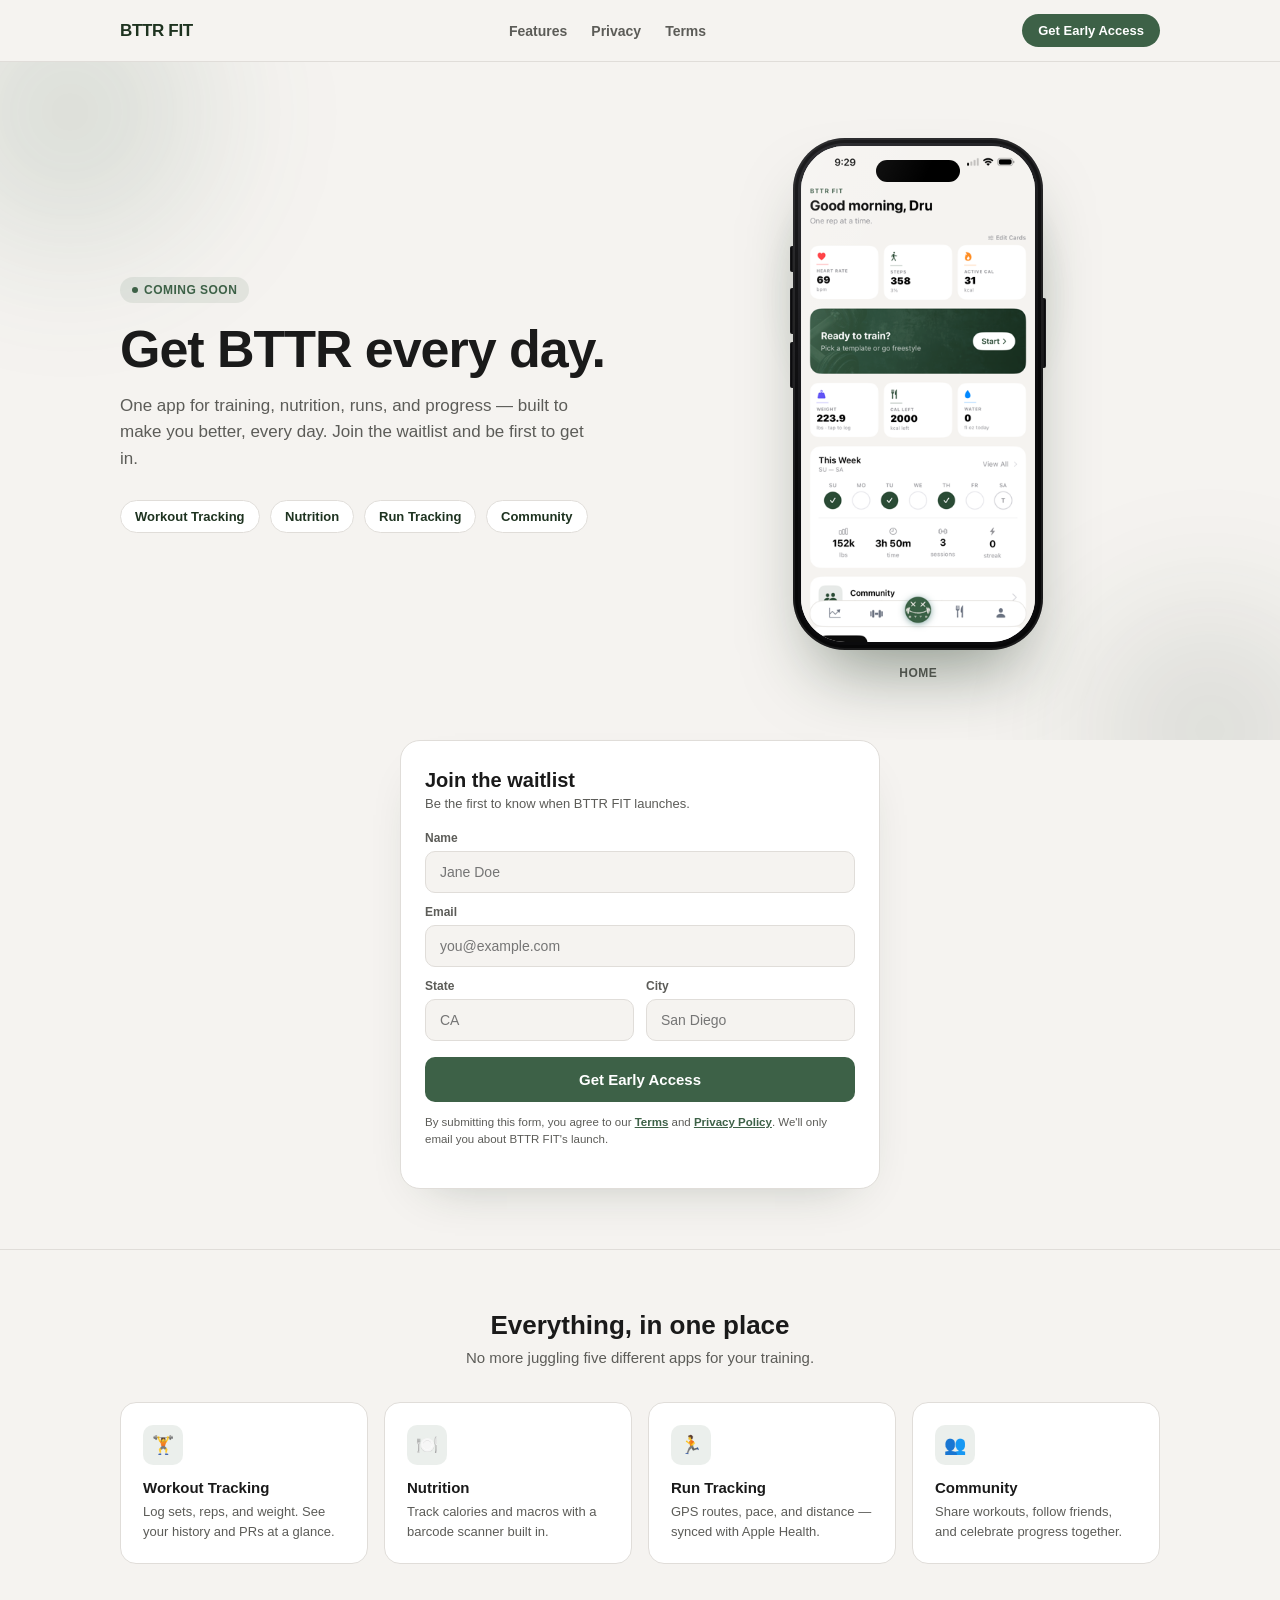
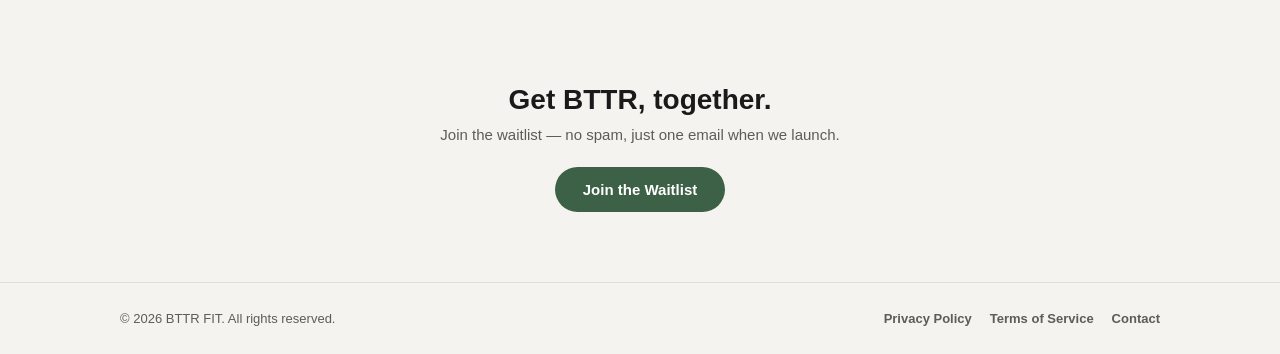
==== commit c05e9187: "Remove mouse-reactive 3D tilt on the hero phone mockup The phone rotated up to +/-9 degrees followin" ====
--- a/index.html
+++ b/index.html
@@ -5,6 +5,27 @@
 <meta name="viewport" content="width=device-width, initial-scale=1">
 <title>BTTR FIT — Get Early Access</title>
 <meta name="description" content="Training, nutrition, and progress in one app. Join the BTTR FIT waitlist.">
+<meta name="theme-color" content="#3D6147">
+<link rel="canonical" href="https://joinbttr-fit.vercel.app/">
+
+<!-- Link previews (Discord, iMessage, Slack, X, etc.). Discord tints the embed's
+     left edge with theme-color. og:image must be an absolute URL; if the domain
+     ever changes, update every https://joinbttr-fit.vercel.app below. Chat apps cache previews, so after
+     changing the image, re-test with a new query string (e.g. ?v=2). -->
+<meta property="og:type" content="website">
+<meta property="og:site_name" content="BTTR FIT">
+<meta property="og:title" content="BTTR FIT — Get BTTR every day.">
+<meta property="og:description" content="Training, nutrition, runs, and progress in one app. Join the waitlist and be first in.">
+<meta property="og:url" content="https://joinbttr-fit.vercel.app/">
+<meta property="og:image" content="https://joinbttr-fit.vercel.app/assets/og-image.jpg">
+<meta property="og:image:type" content="image/jpeg">
+<meta property="og:image:width" content="1200">
+<meta property="og:image:height" content="630">
+<meta property="og:image:alt" content="BTTR FIT — Get BTTR every day. Training, nutrition, runs and progress in one app.">
+<meta name="twitter:card" content="summary_large_image">
+<meta name="twitter:title" content="BTTR FIT — Get BTTR every day.">
+<meta name="twitter:description" content="Training, nutrition, runs, and progress in one app. Join the waitlist and be first in.">
+<meta name="twitter:image" content="https://joinbttr-fit.vercel.app/assets/og-image.jpg">
 <link rel="stylesheet" href="style.css">
 </head>
 <body>
@@ -203,22 +224,6 @@
     }, 2800);
   })();
 
-  // Mouse-reactive 3D phone tilt (desktop only; ignored on touch)
-  (function () {
-    var stage = document.querySelector('.phone-stage');
-    var tilt = document.getElementById('phone-tilt');
-    if (!stage || !tilt || matchMedia('(hover: none)').matches) return;
-    stage.addEventListener('mousemove', function (e) {
-      var r = stage.getBoundingClientRect();
-      var px = (e.clientX - r.left) / r.width - 0.5;
-      var py = (e.clientY - r.top) / r.height - 0.5;
-      tilt.style.transform = 'rotateY(' + (px * 18) + 'deg) rotateX(' + (py * -18) + 'deg)';
-    });
-    stage.addEventListener('mouseleave', function () {
-      tilt.style.transform = '';
-    });
-  })();
-
   // Scroll-triggered reveal animations
   (function () {
     var items = document.querySelectorAll('.reveal');
--- a/style.css
+++ b/style.css
@@ -235,7 +235,6 @@
   flex-direction: column;
   align-items: center;
   padding: 20px 0;
-  perspective: 1200px;
 }
 .phone-glow {
   position: absolute;
@@ -244,10 +243,6 @@
   background: radial-gradient(circle, rgba(61,97,71,0.18), transparent 70%);
   filter: blur(10px);
   z-index: 0;
-}
-.phone-tilt {
-  transform-style: preserve-3d;
-  transition: transform 0.2s ease-out;
 }
 .phone {
   position: relative;
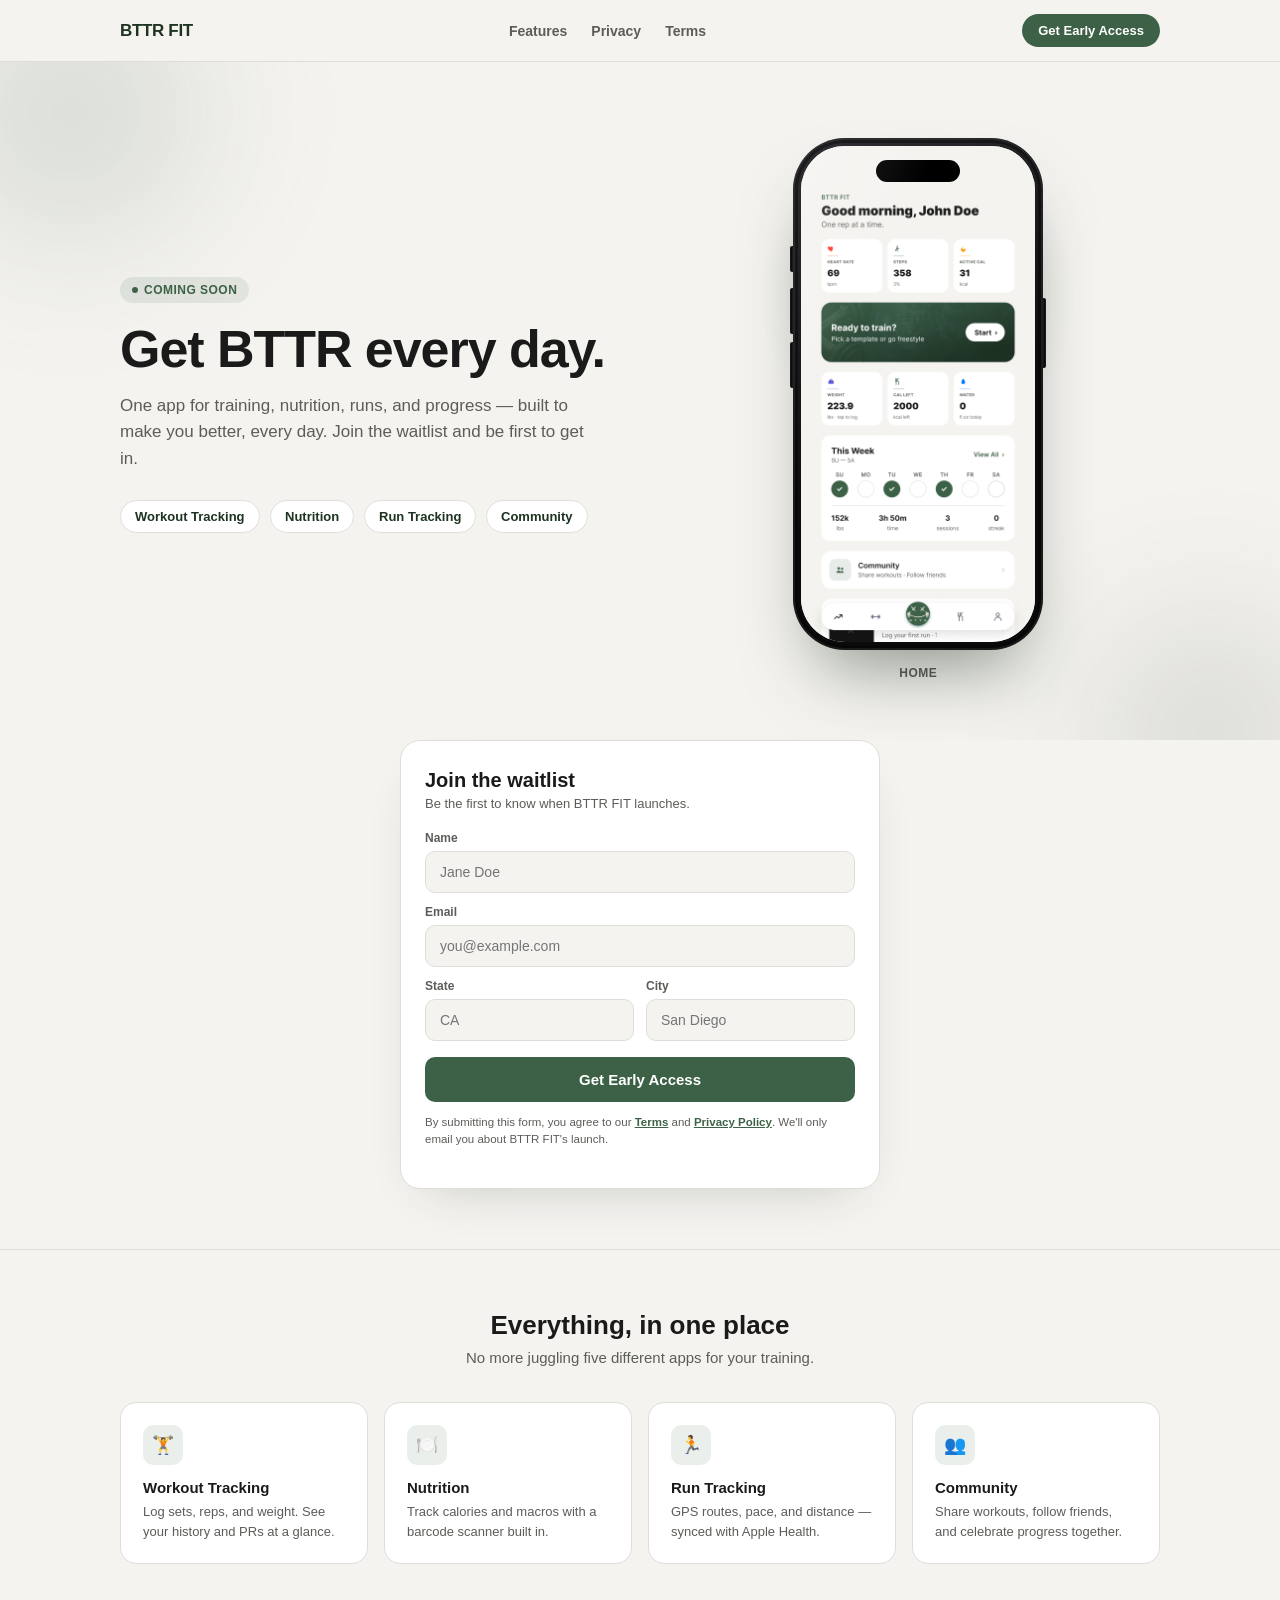
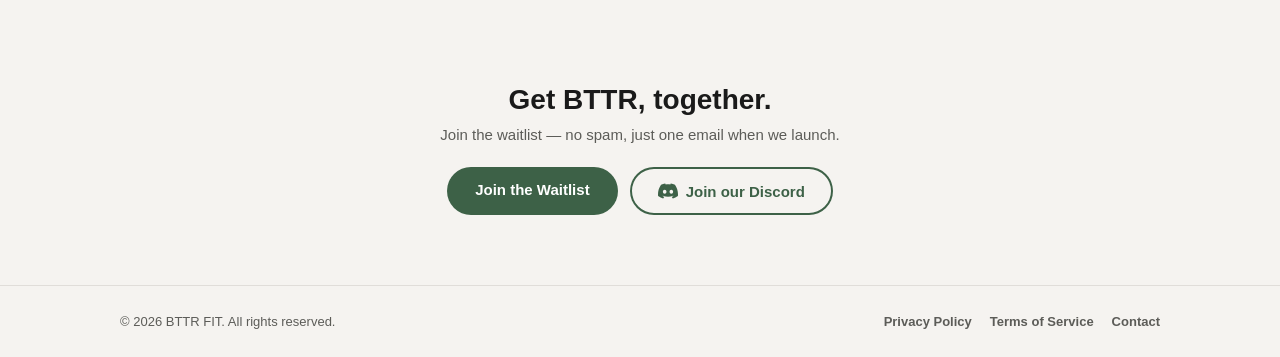
==== commit 66245756: "Set the real Discord invite link Switches the two "Join our Discord" buttons (bottom CTA + post-sign" ====
--- a/index.html
+++ b/index.html
@@ -182,7 +182,7 @@
   // Discord invite link. While this is empty every [data-discord] button stays
   // hidden, so the page never shows a dead link — paste the invite URL here
   // (e.g. 'https://discord.gg/xxxxxxx') to switch the buttons on.
-  var DISCORD_URL = '';
+  var DISCORD_URL = 'https://discord.gg/M2xJRjM8U';
   if (DISCORD_URL) {
     document.querySelectorAll('[data-discord]').forEach(function (el) {
       el.href = DISCORD_URL;
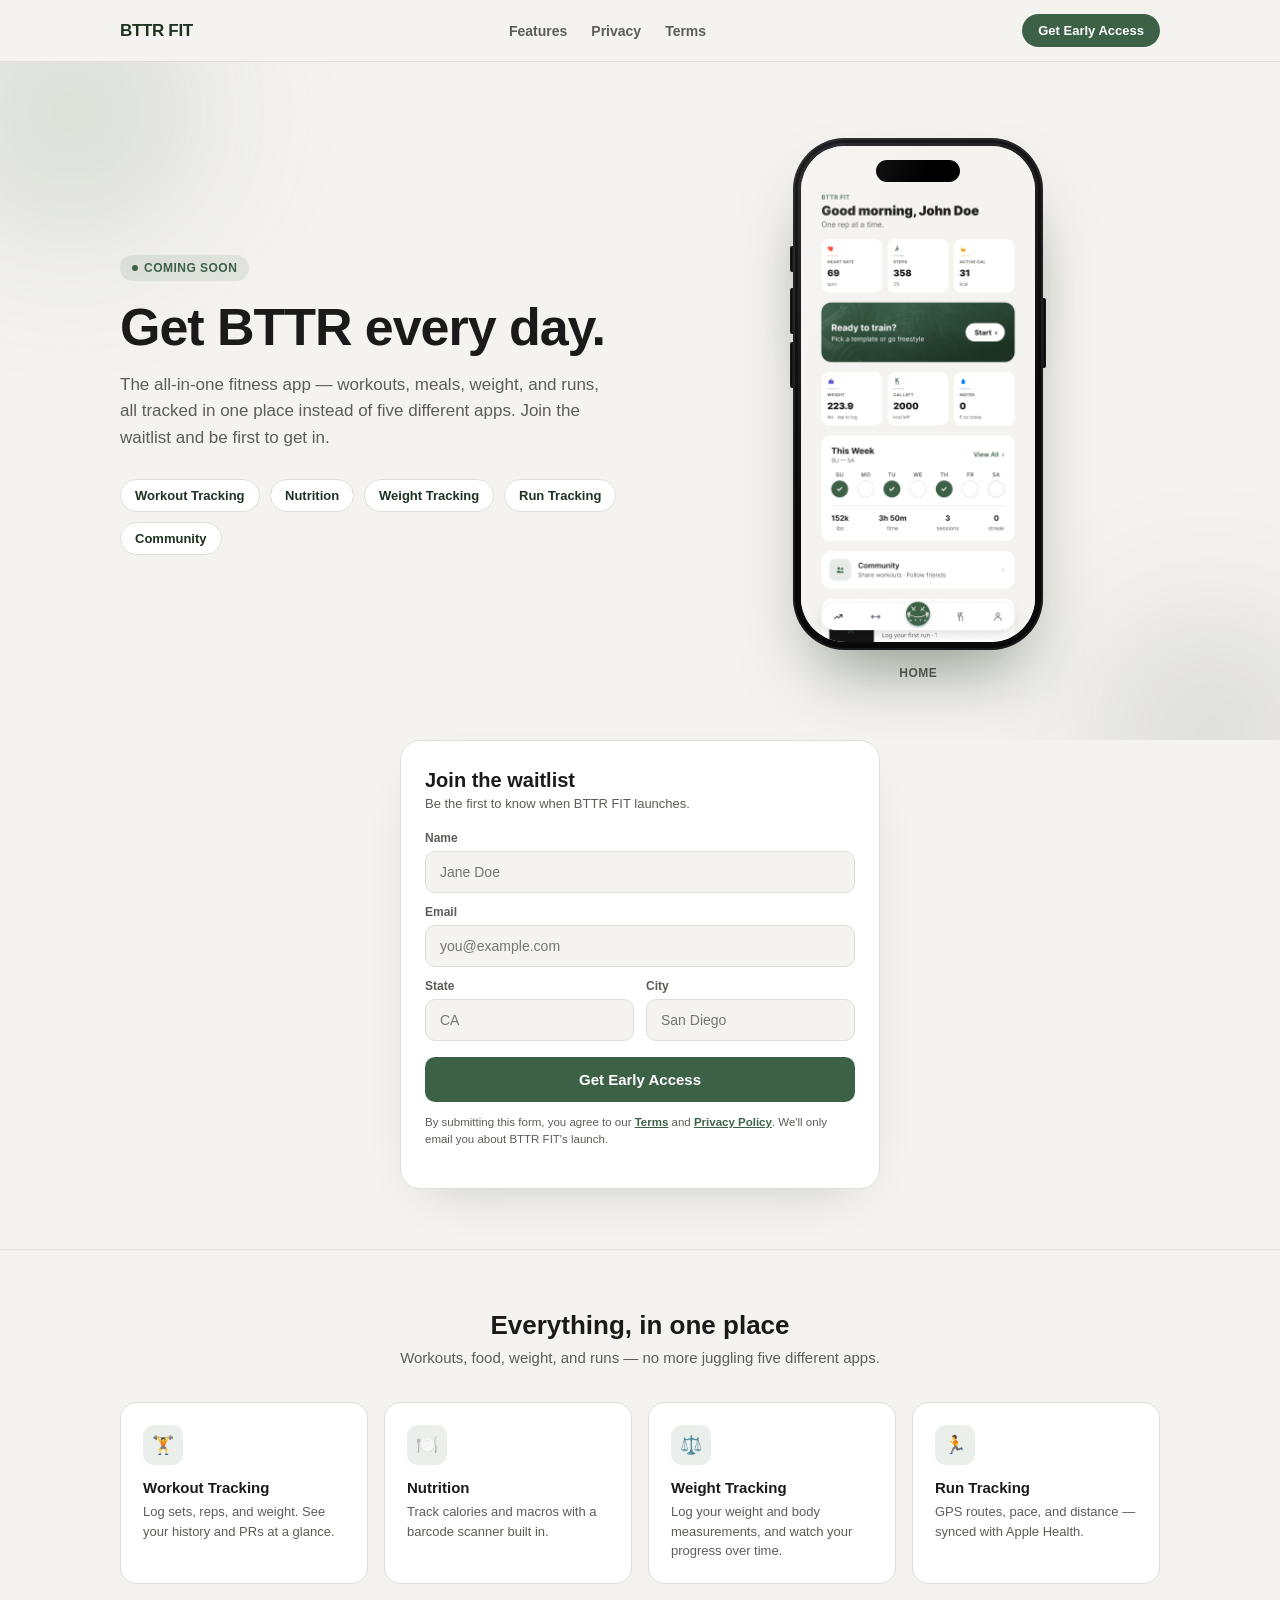
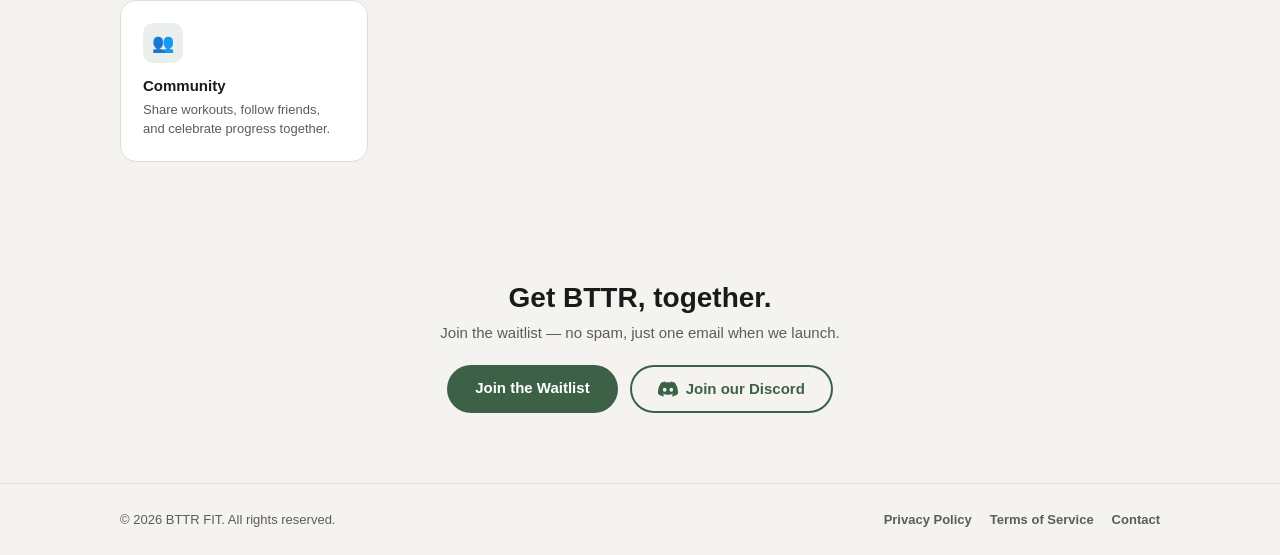
==== commit ead48043: "Make the all-in-one framing explicit, add Weight Tracking Hero tagline and features subhead now spel" ====
--- a/index.html
+++ b/index.html
@@ -49,10 +49,11 @@
     <div>
       <div class="eyebrow hero-in" style="--d:0s"><span class="dot"></span> Coming soon</div>
       <h1 class="headline hero-in" style="--d:0.08s">Get BTTR every day.</h1>
-      <p class="tagline hero-in" style="--d:0.16s">One app for training, nutrition, runs, and progress — built to make you better, every day. Join the waitlist and be first to get in.</p>
+      <p class="tagline hero-in" style="--d:0.16s">The all-in-one fitness app — workouts, meals, weight, and runs, all tracked in one place instead of five different apps. Join the waitlist and be first to get in.</p>
       <div class="feature-pills hero-in" style="--d:0.24s">
         <span class="pill">Workout Tracking</span>
         <span class="pill">Nutrition</span>
+        <span class="pill">Weight Tracking</span>
         <span class="pill">Run Tracking</span>
         <span class="pill">Community</span>
       </div>
@@ -122,7 +123,7 @@
 <section class="features" id="features">
   <div class="container">
     <h2 class="reveal">Everything, in one place</h2>
-    <p class="reveal">No more juggling five different apps for your training.</p>
+    <p class="reveal">Workouts, food, weight, and runs — no more juggling five different apps.</p>
     <div class="feature-grid">
       <div class="feature-card reveal">
         <div class="icon">🏋️</div>
@@ -133,6 +134,11 @@
         <div class="icon">🍽️</div>
         <h3>Nutrition</h3>
         <p>Track calories and macros with a barcode scanner built in.</p>
+      </div>
+      <div class="feature-card reveal">
+        <div class="icon">⚖️</div>
+        <h3>Weight Tracking</h3>
+        <p>Log your weight and body measurements, and watch your progress over time.</p>
       </div>
       <div class="feature-card reveal">
         <div class="icon">🏃</div>
--- a/style.css
+++ b/style.css
@@ -220,6 +220,7 @@
 .feature-pills.hero-in .pill:nth-child(2) { animation-delay: 1.15s; }
 .feature-pills.hero-in .pill:nth-child(3) { animation-delay: 1.25s; }
 .feature-pills.hero-in .pill:nth-child(4) { animation-delay: 1.35s; }
+.feature-pills.hero-in .pill:nth-child(5) { animation-delay: 1.45s; }
 @keyframes pillPop {
   60% { opacity: 1; }
   to { opacity: 1; transform: translateY(0) scale(1); }
